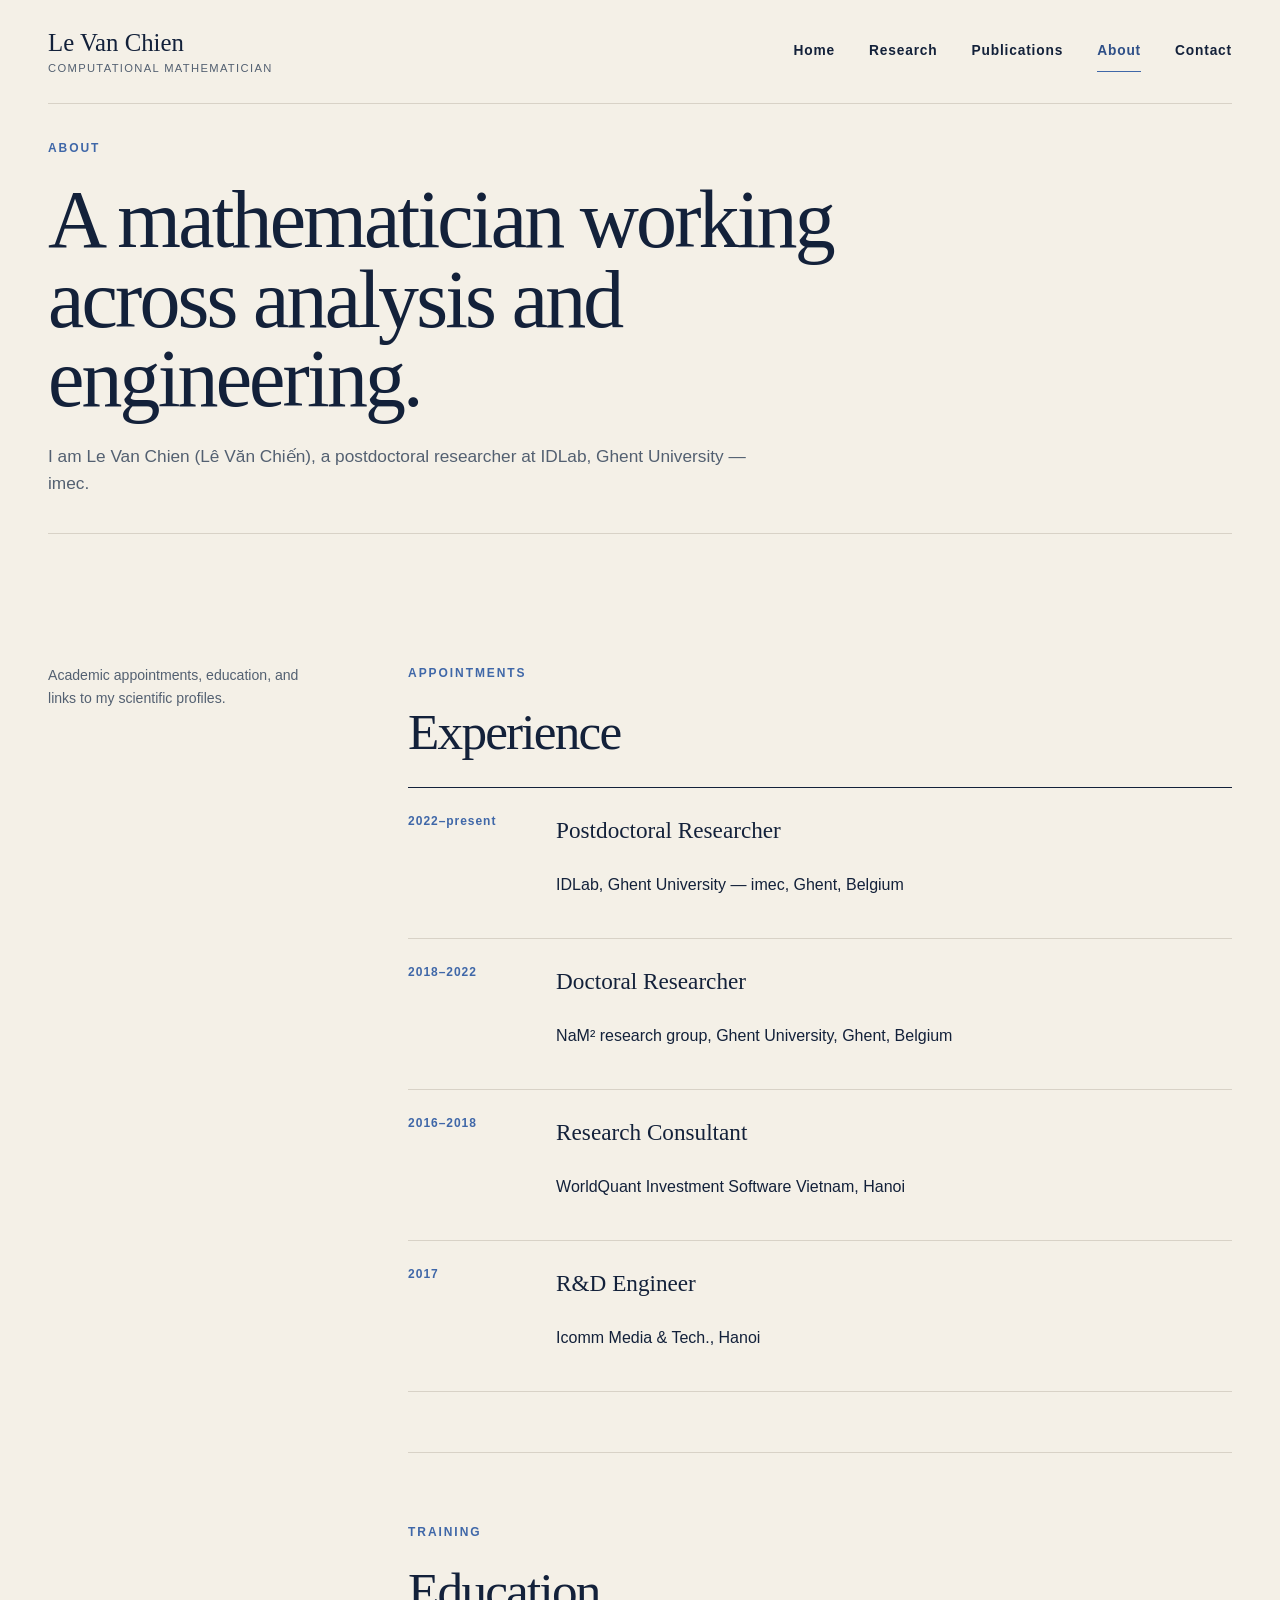
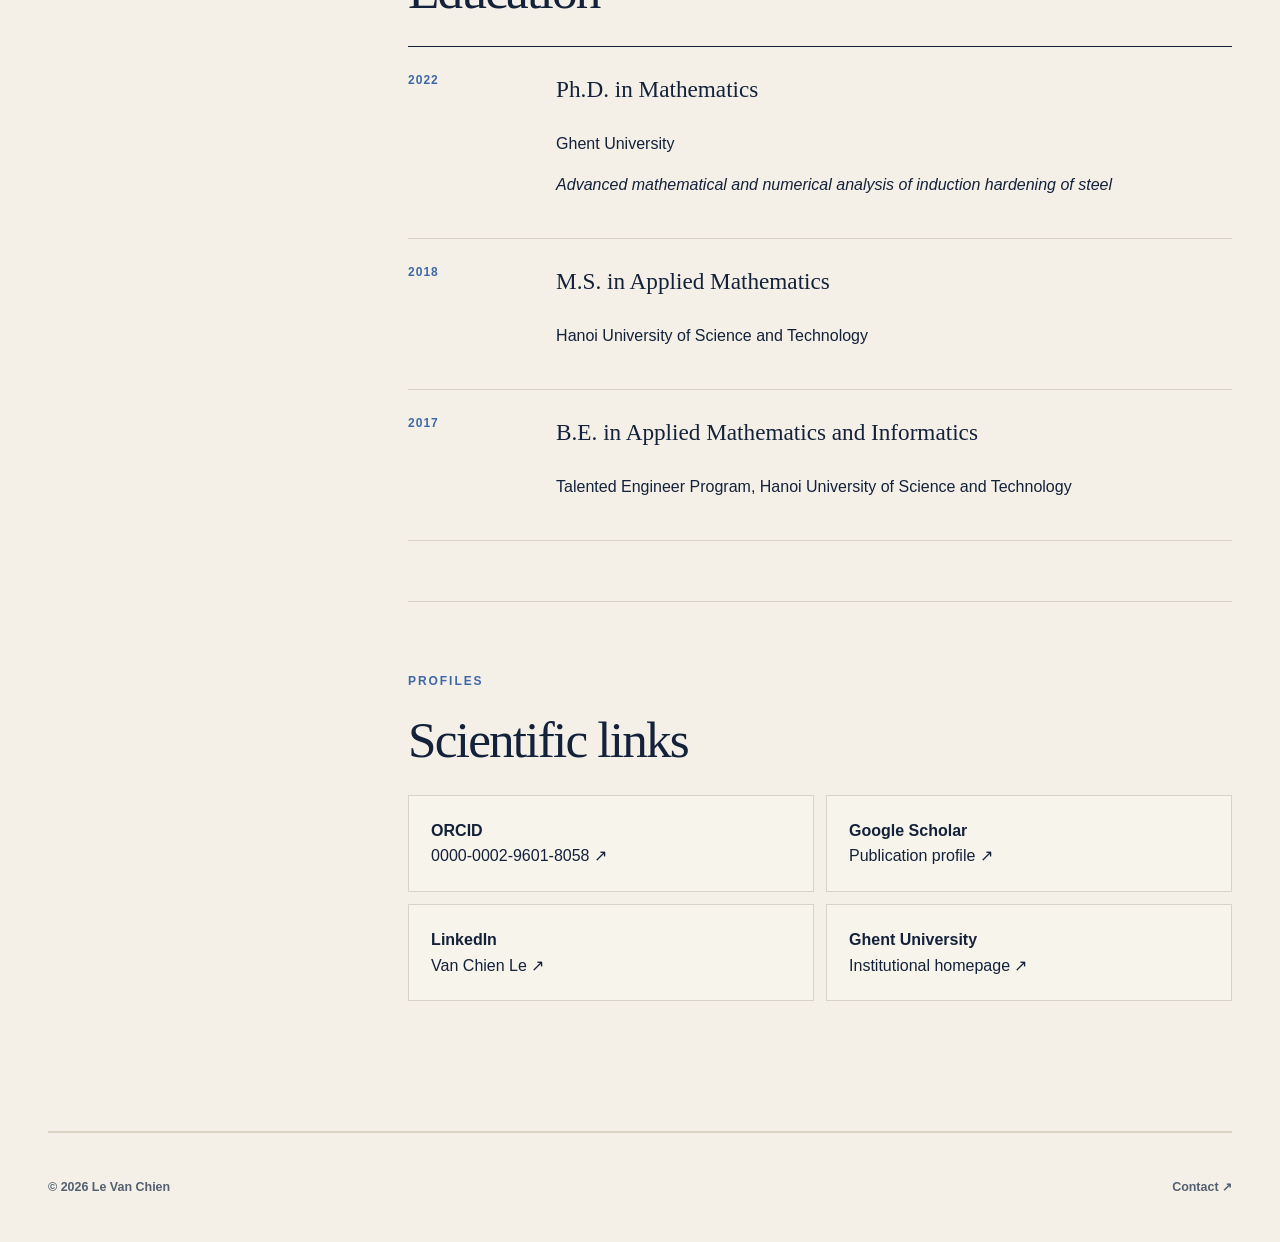
==== about.html @ 9e7b4876 "Add files via upload" ====
<!doctype html>
<html lang="en">
  <head>
    <meta charset="UTF-8" />
    <meta name="viewport" content="width=device-width, initial-scale=1.0" />
    <meta name="description" content="Biography, experience, education, and scientific profiles of Le Van Chien." />
    <title>About | Le Van Chien</title>
    <link rel="icon" href="assets/favicon.svg" type="image/svg+xml" />
    <link rel="stylesheet" href="styles.css" />
  </head>
  <body>
    <main>
      <header class="site-header">
        <a class="brand" href="index.html"><span>Le Van Chien</span><small>Computational mathematician</small></a>
        <nav aria-label="Main navigation">
          <a href="index.html">Home</a><a href="research.html">Research</a><a href="publications.html">Publications</a><a class="active" href="about.html" aria-current="page">About</a><a href="contact.html">Contact</a>
        </nav>
      </header>
      <section class="page-hero">
        <p class="eyebrow">About</p>
        <h1>A mathematician working across analysis and engineering.</h1>
        <p>I am Le Van Chien (Lê Văn Chiến), a postdoctoral researcher at IDLab, Ghent University — imec.</p>
      </section>
      <section class="section page-grid">
        <aside class="page-aside"><p>Academic appointments, education, and links to my scientific profiles.</p></aside>
        <div class="content-stack">
          <section>
            <p class="eyebrow">Appointments</p><h2>Experience</h2>
            <ul class="clean-list">
              <li><time>2022–present</time><div><h3>Postdoctoral Researcher</h3><p>IDLab, Ghent University — imec, Ghent, Belgium</p></div></li>
              <li><time>2018–2022</time><div><h3>Doctoral Researcher</h3><p>NaM² research group, Ghent University, Ghent, Belgium</p></div></li>
              <li><time>2016–2018</time><div><h3>Research Consultant</h3><p>WorldQuant Investment Software Vietnam, Hanoi</p></div></li>
              <li><time>2017</time><div><h3>R&amp;D Engineer</h3><p>Icomm Media &amp; Tech., Hanoi</p></div></li>
            </ul>
          </section>
          <section>
            <p class="eyebrow">Training</p><h2>Education</h2>
            <ul class="clean-list">
              <li><time>2022</time><div><h3>Ph.D. in Mathematics</h3><p>Ghent University</p><p><em>Advanced mathematical and numerical analysis of induction hardening of steel</em></p></div></li>
              <li><time>2018</time><div><h3>M.S. in Applied Mathematics</h3><p>Hanoi University of Science and Technology</p></div></li>
              <li><time>2017</time><div><h3>B.E. in Applied Mathematics and Informatics</h3><p>Talented Engineer Program, Hanoi University of Science and Technology</p></div></li>
            </ul>
          </section>
          <section>
            <p class="eyebrow">Profiles</p><h2>Scientific links</h2>
            <div class="profile-links">
              <a href="https://orcid.org/0000-0002-9601-8058" target="_blank" rel="noreferrer"><strong>ORCID</strong><br />0000-0002-9601-8058 ↗</a>
              <a href="https://scholar.google.com/citations?hl=en&amp;user=qeHYtFQAAAAJ" target="_blank" rel="noreferrer"><strong>Google Scholar</strong><br />Publication profile ↗</a>
              <a href="https://www.linkedin.com/in/vanchienle/" target="_blank" rel="noreferrer"><strong>LinkedIn</strong><br />Van Chien Le ↗</a>
              <a href="https://users.ugent.be/~vancle/" target="_blank" rel="noreferrer"><strong>Ghent University</strong><br />Institutional homepage ↗</a>
            </div>
          </section>
        </div>
      </section>
      <footer><span>© 2026 Le Van Chien</span><a href="contact.html">Contact ↗</a></footer>
    </main>
  </body>
</html>
---- styles.css ----
:root {
  --ivory: #f4f0e7;
  --paper: #faf8f2;
  --ink: #13213a;
  --ink-soft: #536071;
  --cobalt: #3f67a8;
  --cobalt-dark: #2e4f87;
  --rule: #d8d2c7;
  --serif: Georgia, "Times New Roman", serif;
  --sans: Arial, Helvetica, sans-serif;
}

* {
  box-sizing: border-box;
}

[hidden] {
  display: none !important;
}

html {
  scroll-behavior: smooth;
}

body {
  margin: 0;
  background: var(--ivory);
  color: var(--ink);
  font-family: var(--sans);
  font-size: 16px;
  line-height: 1.6;
}

a {
  color: inherit;
  text-decoration: none;
}

button,
a {
  -webkit-tap-highlight-color: transparent;
}

button:focus-visible,
a:focus-visible {
  outline: 3px solid rgba(63, 103, 168, 0.35);
  outline-offset: 4px;
}

main {
  overflow: hidden;
}

.site-header,
.hero,
.highlights,
.section,
.contact-section,
footer {
  width: min(100% - 96px, 1280px);
  margin-inline: auto;
}

.site-header {
  min-height: 104px;
  display: flex;
  align-items: center;
  justify-content: space-between;
  border-bottom: 1px solid var(--rule);
}

.brand {
  display: flex;
  flex-direction: column;
  line-height: 1.2;
}

.brand span {
  font-family: var(--serif);
  font-size: 1.55rem;
}

.brand small {
  margin-top: 4px;
  color: var(--ink-soft);
  font-size: 0.7rem;
  letter-spacing: 0.12em;
  text-transform: uppercase;
}

nav {
  display: flex;
  gap: 34px;
}

nav a {
  position: relative;
  font-size: 0.86rem;
  font-weight: 700;
  letter-spacing: 0.06em;
}

nav a::after {
  content: "";
  position: absolute;
  right: 0;
  bottom: -9px;
  left: 0;
  height: 1px;
  background: var(--cobalt);
  transform: scaleX(0);
  transition: transform 220ms ease;
}

nav a:hover::after {
  transform: scaleX(1);
}

nav a.active {
  color: var(--cobalt-dark);
}

nav a.active::after {
  transform: scaleX(1);
}

.page-hero {
  width: min(100% - 96px, 1280px);
  min-height: 430px;
  margin-inline: auto;
  display: flex;
  flex-direction: column;
  justify-content: center;
  border-bottom: 1px solid var(--rule);
  position: relative;
}

.page-hero h1 {
  max-width: 930px;
  margin-bottom: 24px;
}

.page-hero > p:last-child {
  max-width: 700px;
  margin-bottom: 0;
  color: var(--ink-soft);
  font-size: 1.08rem;
}

.page-grid {
  display: grid;
  grid-template-columns: minmax(210px, 0.34fr) minmax(0, 1fr);
  gap: 80px;
}

.page-aside {
  color: var(--ink-soft);
  font-size: 0.88rem;
}

.page-aside p {
  position: sticky;
  top: 32px;
}

.content-stack {
  display: grid;
  gap: 70px;
}

.content-stack > section {
  padding-bottom: 60px;
  border-bottom: 1px solid var(--rule);
}

.content-stack > section:last-child {
  padding-bottom: 0;
  border-bottom: 0;
}

.content-stack h2 {
  margin-bottom: 28px;
  font-size: clamp(2.3rem, 4vw, 3.8rem);
  line-height: 1.05;
}

.content-stack h3 {
  font-family: var(--serif);
  font-size: 1.45rem;
  font-weight: 400;
}

.clean-list {
  margin: 0;
  padding: 0;
  list-style: none;
  border-top: 1px solid var(--ink);
}

.clean-list li {
  display: grid;
  grid-template-columns: 120px 1fr;
  gap: 28px;
  padding: 24px 0;
  border-bottom: 1px solid var(--rule);
}

.clean-list time {
  color: var(--cobalt);
  font-size: 0.75rem;
  font-weight: 800;
  letter-spacing: 0.08em;
}

.profile-links {
  display: grid;
  grid-template-columns: repeat(2, minmax(0, 1fr));
  gap: 12px;
}

.profile-links a,
.contact-card {
  padding: 22px;
  border: 1px solid var(--rule);
  background: rgba(250, 248, 242, 0.42);
}

.contact-grid {
  display: grid;
  grid-template-columns: repeat(2, minmax(0, 1fr));
  gap: 20px;
}

.contact-card h3 {
  margin-bottom: 12px;
}

.contact-card p {
  margin-bottom: 6px;
  color: var(--ink-soft);
}

.publication-summary {
  color: var(--ink-soft);
  font-size: 0.9rem;
}

.hero {
  min-height: 670px;
  display: grid;
  grid-template-columns: minmax(0, 1.08fr) minmax(390px, 0.92fr);
  align-items: center;
  position: relative;
}

.hero-copy {
  position: relative;
  z-index: 2;
  padding: 72px 0 80px;
  animation: reveal 700ms ease both;
}

.eyebrow {
  margin: 0 0 22px;
  color: var(--cobalt);
  font-size: 0.75rem;
  font-weight: 800;
  letter-spacing: 0.16em;
  text-transform: uppercase;
}

h1,
h2,
h3,
p {
  margin-top: 0;
}

h1,
h2 {
  font-family: var(--serif);
  font-weight: 400;
  letter-spacing: -0.035em;
}

h1 {
  max-width: 800px;
  margin-bottom: 30px;
  font-size: clamp(4rem, 6.4vw, 6rem);
  line-height: 0.97;
}

.intro {
  max-width: 680px;
  margin-bottom: 34px;
  color: var(--ink-soft);
  font-size: 1.08rem;
  line-height: 1.75;
}

.hero-actions,
.contact-actions {
  display: flex;
  align-items: center;
  flex-wrap: wrap;
  gap: 16px;
}

.button {
  min-height: 50px;
  display: inline-flex;
  align-items: center;
  justify-content: center;
  gap: 24px;
  padding: 12px 20px;
  border: 1px solid var(--ink);
  font-size: 0.83rem;
  font-weight: 800;
  letter-spacing: 0.04em;
  transition:
    background 220ms ease,
    color 220ms ease,
    transform 220ms ease;
}

.button:hover {
  transform: translateY(-2px);
}

.button.primary {
  background: var(--ink);
  color: var(--paper);
}

.button.primary:hover {
  background: var(--cobalt-dark);
  border-color: var(--cobalt-dark);
}

.button.secondary:hover {
  background: rgba(63, 103, 168, 0.08);
}

.hero-art {
  width: 820px;
  height: 680px;
  margin-left: -150px;
  display: grid;
  place-items: center;
  pointer-events: none;
}

.editorial-background {
  width: 100%;
  height: 100%;
  display: block;
  object-fit: contain;
  mix-blend-mode: multiply;
}

.field-lines {
  width: 100%;
  height: 100%;
  overflow: visible;
}

.field-lines .contours,
.field-lines .mesh {
  fill: none;
  stroke: var(--cobalt);
  stroke-width: 1;
  vector-effect: non-scaling-stroke;
}

.field-lines .contours {
  opacity: 0.36;
  stroke-width: 1.2;
}

.field-lines .mesh {
  opacity: 0.2;
}

.field-lines .nodes {
  fill: var(--cobalt);
  opacity: 0.48;
}

.field-lines text {
  fill: var(--cobalt);
  font-family: var(--serif);
  font-size: 14px;
  opacity: 0.52;
}

.highlights {
  min-height: 150px;
  display: grid;
  grid-template-columns: repeat(3, 1fr);
  border-top: 1px solid var(--rule);
  border-bottom: 1px solid var(--rule);
}

.highlights div {
  display: flex;
  flex-direction: column;
  justify-content: center;
  padding: 28px 48px;
  border-right: 1px solid var(--rule);
}

.highlights div:first-child {
  padding-left: 0;
}

.highlights div:last-child {
  border-right: 0;
}

.highlights strong {
  font-family: var(--serif);
  font-size: 2.5rem;
  font-weight: 400;
  line-height: 1.1;
}

.highlights span {
  margin-top: 8px;
  color: var(--ink-soft);
  font-size: 0.75rem;
  font-weight: 800;
  letter-spacing: 0.09em;
  text-transform: uppercase;
}

.section {
  padding-block: 130px;
  border-bottom: 1px solid var(--rule);
}

.section-heading {
  max-width: 780px;
  margin-bottom: 70px;
}

.section-heading.compact {
  max-width: 720px;
}

.section-heading h2,
.contact-section h2 {
  margin-bottom: 24px;
  font-size: clamp(3rem, 5vw, 5rem);
  line-height: 1.04;
}

.section-heading > p:last-child {
  max-width: 650px;
  color: var(--ink-soft);
  font-size: 1.05rem;
}

.research-grid {
  display: grid;
  grid-template-columns: repeat(3, 1fr);
  border-top: 1px solid var(--rule);
}

.research-grid article {
  min-height: 320px;
  padding: 34px 36px 34px 0;
  border-right: 1px solid var(--rule);
}

.research-grid article + article {
  padding-left: 36px;
}

.research-grid article:last-child {
  padding-right: 0;
  border-right: 0;
}

.research-grid article > span {
  color: var(--cobalt);
  font-family: var(--serif);
  font-style: italic;
}

.research-grid h3,
.timeline-list h3,
.publication-list h3,
.experience-columns article h3 {
  font-family: var(--serif);
  font-size: 1.6rem;
  font-weight: 400;
  line-height: 1.25;
}

.research-grid h3 {
  margin: 52px 0 18px;
}

.research-grid p,
.timeline-list p,
.publication-list p,
.experience-columns p {
  color: var(--ink-soft);
}

.awards-section {
  display: grid;
  grid-template-columns: minmax(300px, 0.8fr) minmax(460px, 1.2fr);
  gap: 80px;
}

.timeline-list {
  border-top: 1px solid var(--rule);
}

.timeline-list article {
  display: grid;
  grid-template-columns: 80px 1fr;
  gap: 24px;
  padding: 26px 0;
  border-bottom: 1px solid var(--rule);
}

.timeline-list time,
.experience-columns time {
  color: var(--cobalt);
  font-size: 0.76rem;
  font-weight: 800;
  letter-spacing: 0.08em;
  text-transform: uppercase;
}

.timeline-list h3 {
  margin-bottom: 8px;
}

.timeline-list p {
  margin-bottom: 0;
}

.publication-heading {
  max-width: none;
  display: flex;
  align-items: end;
  justify-content: space-between;
  gap: 40px;
}

.text-link {
  padding-bottom: 4px;
  border-bottom: 1px solid var(--cobalt);
  color: var(--cobalt-dark);
  font-size: 0.85rem;
  font-weight: 800;
}

.publication-filters {
  display: flex;
  gap: 8px;
  margin-bottom: 30px;
}

.publication-filters button {
  padding: 9px 16px;
  border: 1px solid var(--rule);
  background: transparent;
  color: var(--ink-soft);
  cursor: pointer;
  font: 700 0.75rem var(--sans);
  letter-spacing: 0.05em;
}

.publication-filters button:hover,
.publication-filters button.active {
  border-color: var(--ink);
  background: var(--ink);
  color: var(--paper);
}

.publication-list {
  border-top: 1px solid var(--ink);
}

.publication-list article {
  display: grid;
  grid-template-columns: 160px 1fr;
  gap: 32px;
  padding: 28px 0;
  border-bottom: 1px solid var(--rule);
}

.publication-meta {
  display: flex;
  gap: 14px;
  color: var(--cobalt);
  font-size: 0.72rem;
  font-weight: 800;
  letter-spacing: 0.07em;
  text-transform: uppercase;
}

.publication-list h3 {
  margin-bottom: 9px;
  font-size: 1.35rem;
}

.publication-list p {
  margin-bottom: 4px;
  font-size: 0.9rem;
}

.publication-list .venue {
  color: var(--ink);
  font-style: italic;
}

.experience-columns {
  display: grid;
  grid-template-columns: 1fr 1fr;
  gap: 100px;
}

.column-label {
  margin: 0 0 26px;
  padding-bottom: 12px;
  border-bottom: 1px solid var(--ink);
  color: var(--cobalt);
  font-size: 0.75rem;
  letter-spacing: 0.1em;
  text-transform: uppercase;
}

.experience-columns article {
  padding: 0 0 28px 110px;
  position: relative;
}

.experience-columns time {
  position: absolute;
  left: 0;
  top: 5px;
}

.experience-columns article h3 {
  margin-bottom: 5px;
}

.experience-columns article p {
  margin-bottom: 5px;
}

.experience-columns .detail {
  font-family: var(--serif);
  font-style: italic;
}

.contact-section {
  min-height: 610px;
  display: flex;
  flex-direction: column;
  justify-content: center;
}

.contact-section h2 {
  max-width: 930px;
}

.contact-section > p:not(.eyebrow) {
  max-width: 650px;
  margin-bottom: 34px;
  color: var(--ink-soft);
  font-size: 1.05rem;
}

.contact-actions {
  gap: 26px;
}

footer {
  min-height: 110px;
  display: flex;
  align-items: center;
  justify-content: space-between;
  border-top: 1px solid var(--rule);
  color: var(--ink-soft);
  font-size: 0.78rem;
  font-weight: 700;
}

@keyframes reveal {
  from {
    opacity: 0;
    transform: translateY(14px);
  }
  to {
    opacity: 1;
    transform: translateY(0);
  }
}

@media (max-width: 980px) {
  .site-header,
  .hero,
  .highlights,
  .section,
  .contact-section,
  footer {
    width: min(100% - 48px, 1280px);
  }

  .page-hero {
    width: min(100% - 48px, 1280px);
  }

  .hero {
    min-height: 710px;
    grid-template-columns: 1fr;
  }

  .hero-copy {
    max-width: 760px;
  }

  .hero-art {
    position: absolute;
    right: -250px;
    bottom: -70px;
    z-index: 0;
    opacity: 0.48;
  }

  .research-grid,
  .awards-section,
  .experience-columns,
  .page-grid {
    grid-template-columns: 1fr;
  }

  .research-grid article,
  .research-grid article + article {
    min-height: auto;
    padding: 34px 0;
    border-right: 0;
    border-bottom: 1px solid var(--rule);
  }

  .research-grid h3 {
    margin-top: 24px;
  }

  .awards-section,
  .experience-columns,
  .page-grid {
    gap: 50px;
  }

  .page-aside p {
    position: static;
    max-width: 650px;
  }
}

@media (max-width: 720px) {
  .site-header {
    min-height: 86px;
  }

  .brand span {
    font-size: 1.3rem;
  }

  .brand small,
  nav a:not(:last-child) {
    display: none;
  }

  nav {
    gap: 16px;
    overflow-x: auto;
  }

  nav a {
    white-space: nowrap;
  }

  nav a:not(:last-child) {
    display: block;
  }

  .site-header {
    align-items: flex-start;
    flex-direction: column;
    gap: 20px;
    padding: 22px 0;
  }

  h1 {
    font-size: clamp(3.25rem, 15vw, 4.7rem);
  }

  .hero {
    min-height: 720px;
  }

  .highlights {
    grid-template-columns: 1fr;
  }

  .highlights div,
  .highlights div:first-child {
    min-height: 118px;
    padding: 24px 0;
    border-right: 0;
    border-bottom: 1px solid var(--rule);
  }

  .highlights div:last-child {
    border-bottom: 0;
  }

  .section {
    padding-block: 90px;
  }

  .section-heading h2,
  .contact-section h2 {
    font-size: clamp(2.8rem, 13vw, 4.2rem);
  }

  .publication-heading {
    align-items: start;
    flex-direction: column;
  }

  .publication-filters {
    max-width: 100%;
    overflow-x: auto;
    padding-bottom: 8px;
  }

  .publication-filters button {
    white-space: nowrap;
  }

  .publication-list article {
    grid-template-columns: 1fr;
    gap: 12px;
  }

  .experience-columns article {
    padding-left: 0;
  }

  .experience-columns time {
    position: static;
    display: block;
    margin-bottom: 8px;
  }

  .contact-section {
    min-height: 570px;
  }

  footer {
    min-height: 100px;
  }

  .page-hero {
    min-height: 390px;
  }

  .clean-list li,
  .profile-links,
  .contact-grid {
    grid-template-columns: 1fr;
  }
}

@media (prefers-reduced-motion: reduce) {
  html {
    scroll-behavior: auto;
  }

  *,
  *::before,
  *::after {
    animation-duration: 0.01ms !important;
    animation-iteration-count: 1 !important;
    transition-duration: 0.01ms !important;
  }
}
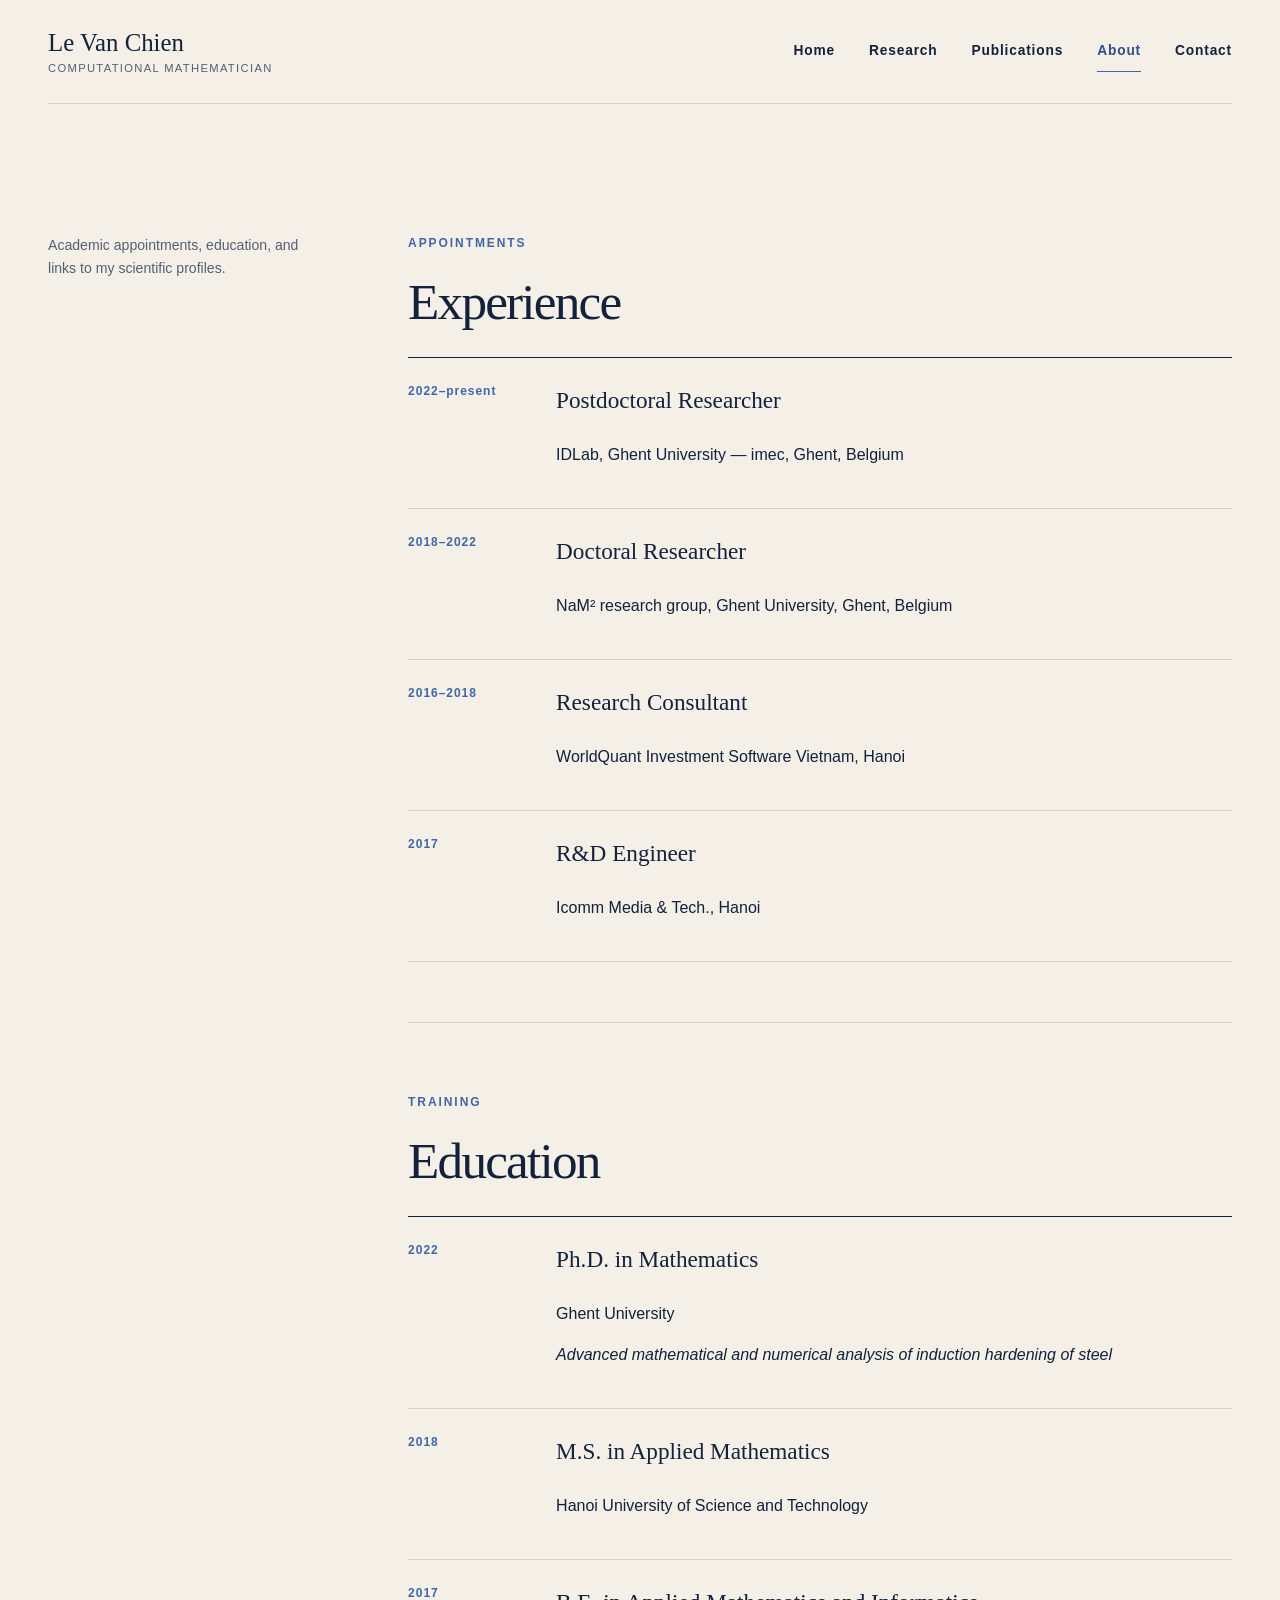
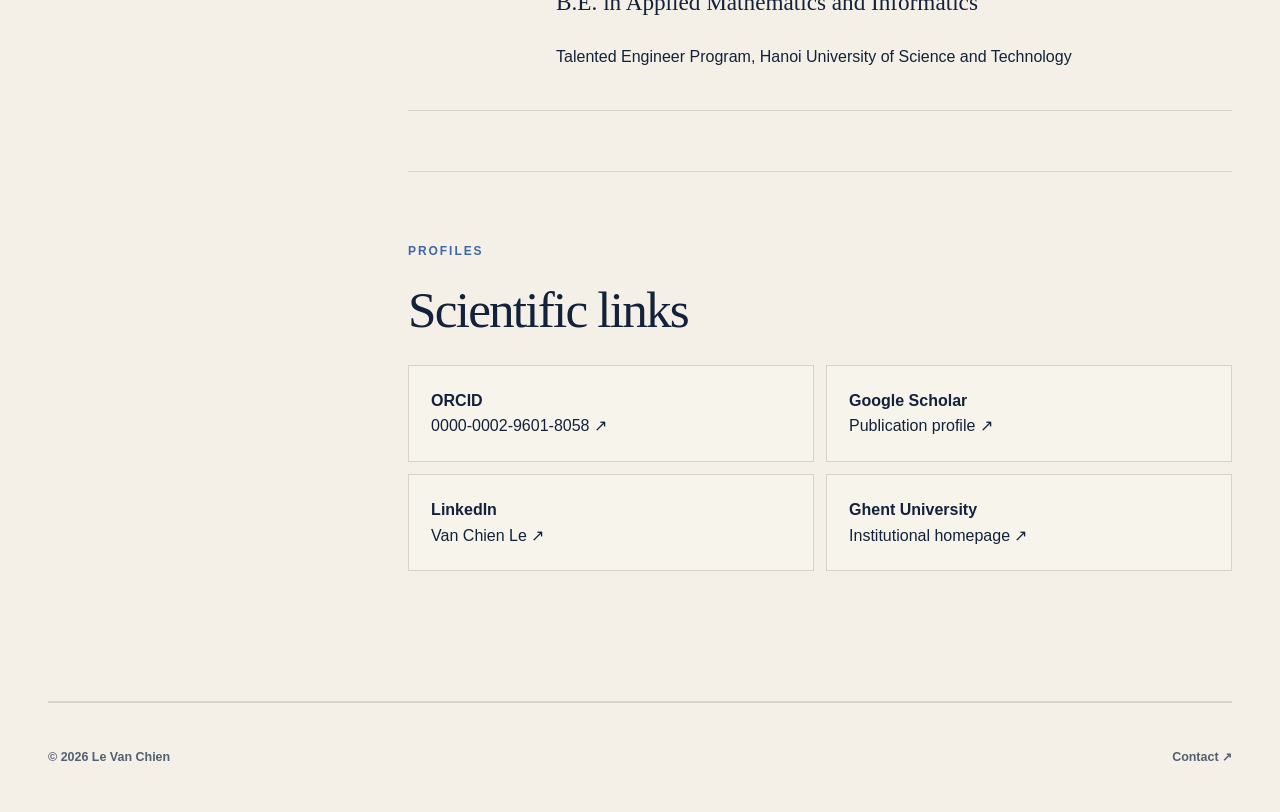
==== commit dbea367e: "Add files via upload" ====
--- a/about.html
+++ b/about.html
@@ -16,11 +16,6 @@
           <a href="index.html">Home</a><a href="research.html">Research</a><a href="publications.html">Publications</a><a class="active" href="about.html" aria-current="page">About</a><a href="contact.html">Contact</a>
         </nav>
       </header>
-      <section class="page-hero">
-        <p class="eyebrow">About</p>
-        <h1>A mathematician working across analysis and engineering.</h1>
-        <p>I am Le Van Chien (Lê Văn Chiến), a postdoctoral researcher at IDLab, Ghent University — imec.</p>
-      </section>
       <section class="section page-grid">
         <aside class="page-aside"><p>Academic appointments, education, and links to my scientific profiles.</p></aside>
         <div class="content-stack">
--- a/styles.css
+++ b/styles.css
@@ -122,29 +122,6 @@
 
 nav a.active::after {
   transform: scaleX(1);
-}
-
-.page-hero {
-  width: min(100% - 96px, 1280px);
-  min-height: 430px;
-  margin-inline: auto;
-  display: flex;
-  flex-direction: column;
-  justify-content: center;
-  border-bottom: 1px solid var(--rule);
-  position: relative;
-}
-
-.page-hero h1 {
-  max-width: 930px;
-  margin-bottom: 24px;
-}
-
-.page-hero > p:last-child {
-  max-width: 700px;
-  margin-bottom: 0;
-  color: var(--ink-soft);
-  font-size: 1.08rem;
 }
 
 .page-grid {
@@ -713,10 +690,6 @@
     width: min(100% - 48px, 1280px);
   }
 
-  .page-hero {
-    width: min(100% - 48px, 1280px);
-  }
-
   .hero {
     min-height: 710px;
     grid-template-columns: 1fr;
@@ -870,10 +843,6 @@
     min-height: 100px;
   }
 
-  .page-hero {
-    min-height: 390px;
-  }
-
   .clean-list li,
   .profile-links,
   .contact-grid {
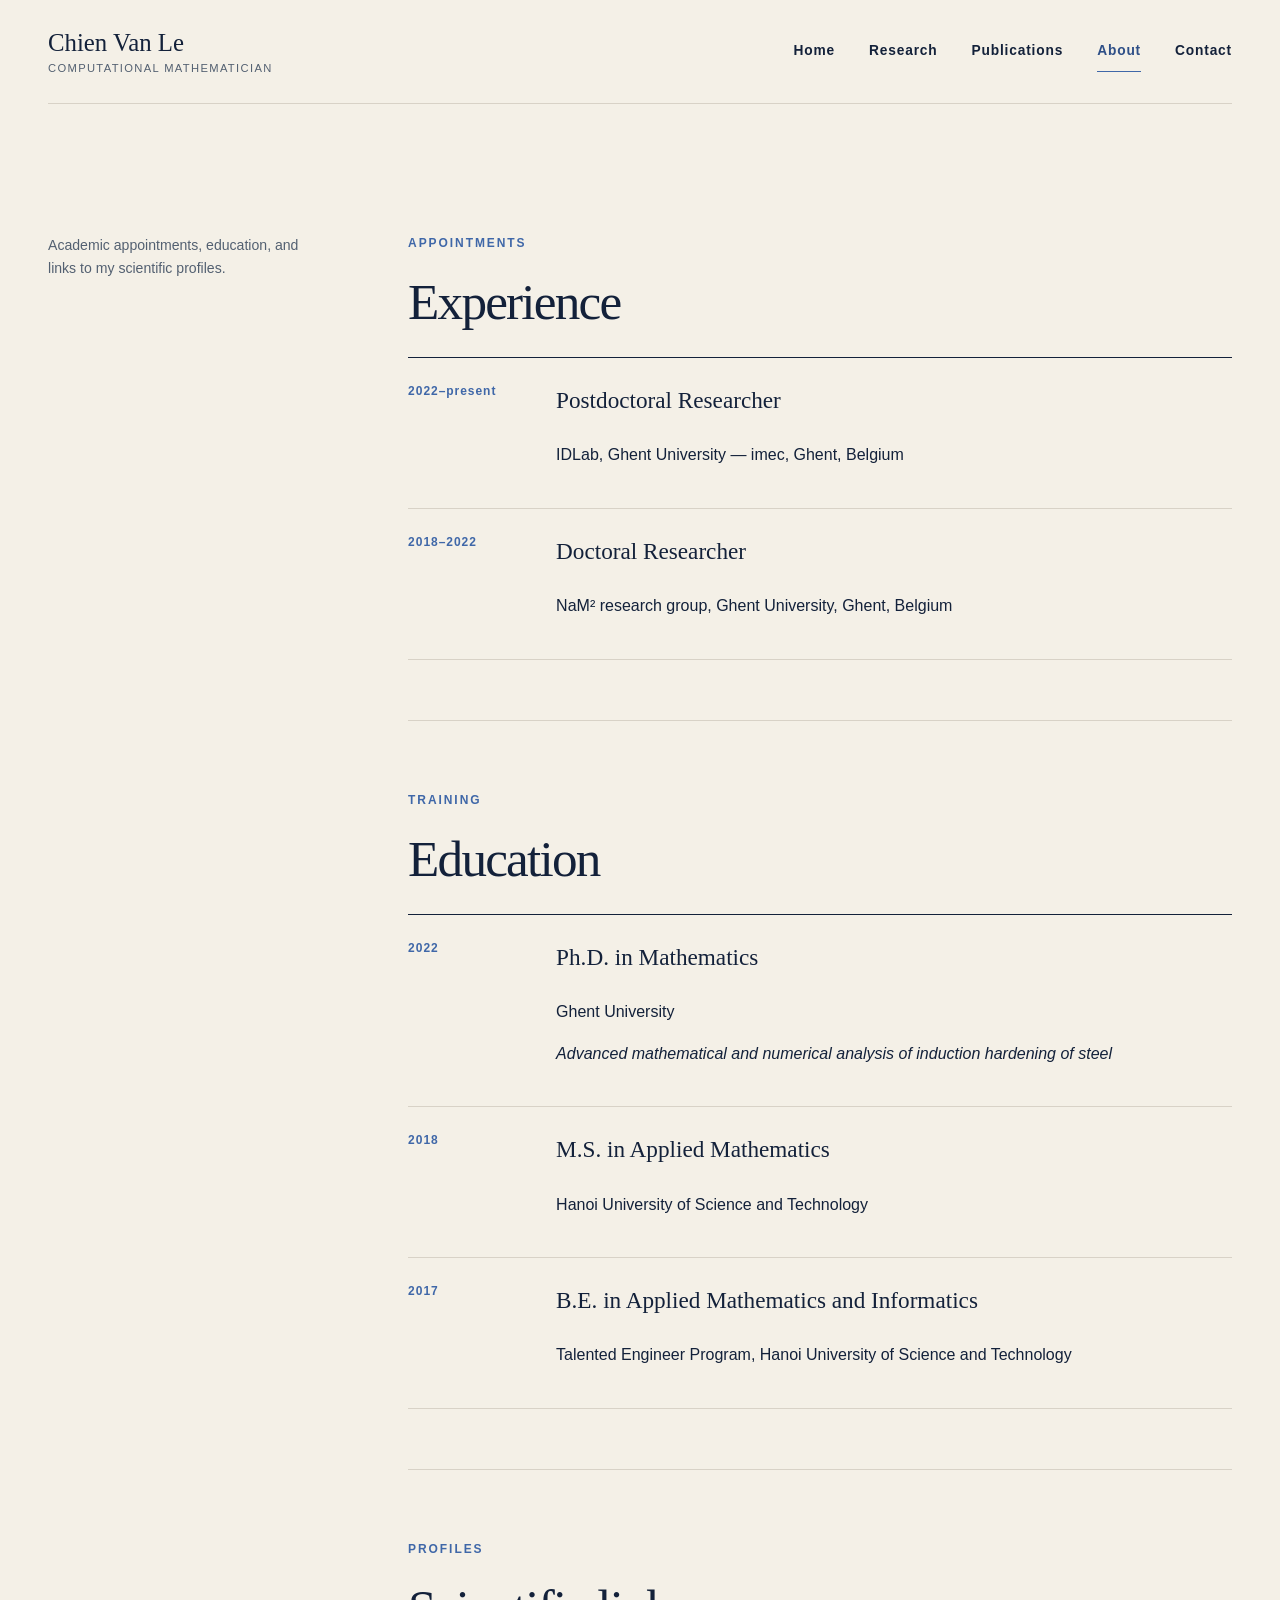
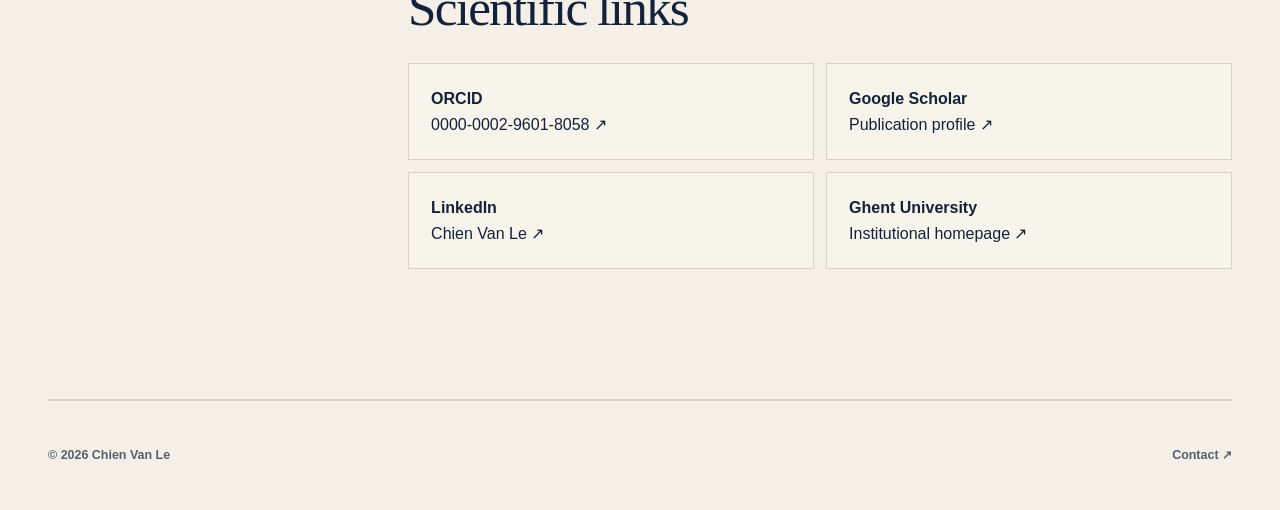
==== commit 46b13b30: "Update the website" ====
--- a/about.html
+++ b/about.html
@@ -3,15 +3,15 @@
   <head>
     <meta charset="UTF-8" />
     <meta name="viewport" content="width=device-width, initial-scale=1.0" />
-    <meta name="description" content="Biography, experience, education, and scientific profiles of Le Van Chien." />
-    <title>About | Le Van Chien</title>
+    <meta name="description" content="Biography, experience, education, and scientific profiles of Chien Van Le." />
+    <title>About | Chien Van Le</title>
     <link rel="icon" href="assets/favicon.svg" type="image/svg+xml" />
     <link rel="stylesheet" href="styles.css" />
   </head>
   <body>
     <main>
       <header class="site-header">
-        <a class="brand" href="index.html"><span>Le Van Chien</span><small>Computational mathematician</small></a>
+        <a class="brand" href="index.html"><span>Chien Van Le</span><small>Computational mathematician</small></a>
         <nav aria-label="Main navigation">
           <a href="index.html">Home</a><a href="research.html">Research</a><a href="publications.html">Publications</a><a class="active" href="about.html" aria-current="page">About</a><a href="contact.html">Contact</a>
         </nav>
@@ -24,8 +24,8 @@
             <ul class="clean-list">
               <li><time>2022–present</time><div><h3>Postdoctoral Researcher</h3><p>IDLab, Ghent University — imec, Ghent, Belgium</p></div></li>
               <li><time>2018–2022</time><div><h3>Doctoral Researcher</h3><p>NaM² research group, Ghent University, Ghent, Belgium</p></div></li>
-              <li><time>2016–2018</time><div><h3>Research Consultant</h3><p>WorldQuant Investment Software Vietnam, Hanoi</p></div></li>
-              <li><time>2017</time><div><h3>R&amp;D Engineer</h3><p>Icomm Media &amp; Tech., Hanoi</p></div></li>
+              <!-- <li><time>2016–2018</time><div><h3>Research Consultant</h3><p>WorldQuant Investment Software Vietnam, Hanoi</p></div></li> -->
+              <!-- <li><time>2017</time><div><h3>R&amp;D Engineer</h3><p>Icomm Media &amp; Tech., Hanoi</p></div></li> -->
             </ul>
           </section>
           <section>
@@ -41,13 +41,13 @@
             <div class="profile-links">
               <a href="https://orcid.org/0000-0002-9601-8058" target="_blank" rel="noreferrer"><strong>ORCID</strong><br />0000-0002-9601-8058 ↗</a>
               <a href="https://scholar.google.com/citations?hl=en&amp;user=qeHYtFQAAAAJ" target="_blank" rel="noreferrer"><strong>Google Scholar</strong><br />Publication profile ↗</a>
-              <a href="https://www.linkedin.com/in/vanchienle/" target="_blank" rel="noreferrer"><strong>LinkedIn</strong><br />Van Chien Le ↗</a>
-              <a href="https://users.ugent.be/~vancle/" target="_blank" rel="noreferrer"><strong>Ghent University</strong><br />Institutional homepage ↗</a>
+              <a href="https://www.linkedin.com/in/vanchienle/" target="_blank" rel="noreferrer"><strong>LinkedIn</strong><br />Chien Van Le ↗</a>
+              <a href="https://ugent.be" target="_blank" rel="noreferrer"><strong>Ghent University</strong><br />Institutional homepage ↗</a>
             </div>
           </section>
         </div>
       </section>
-      <footer><span>© 2026 Le Van Chien</span><a href="contact.html">Contact ↗</a></footer>
+      <footer><span>© 2026 Chien Van Le</span><a href="contact.html">Contact ↗</a></footer>
     </main>
   </body>
 </html>
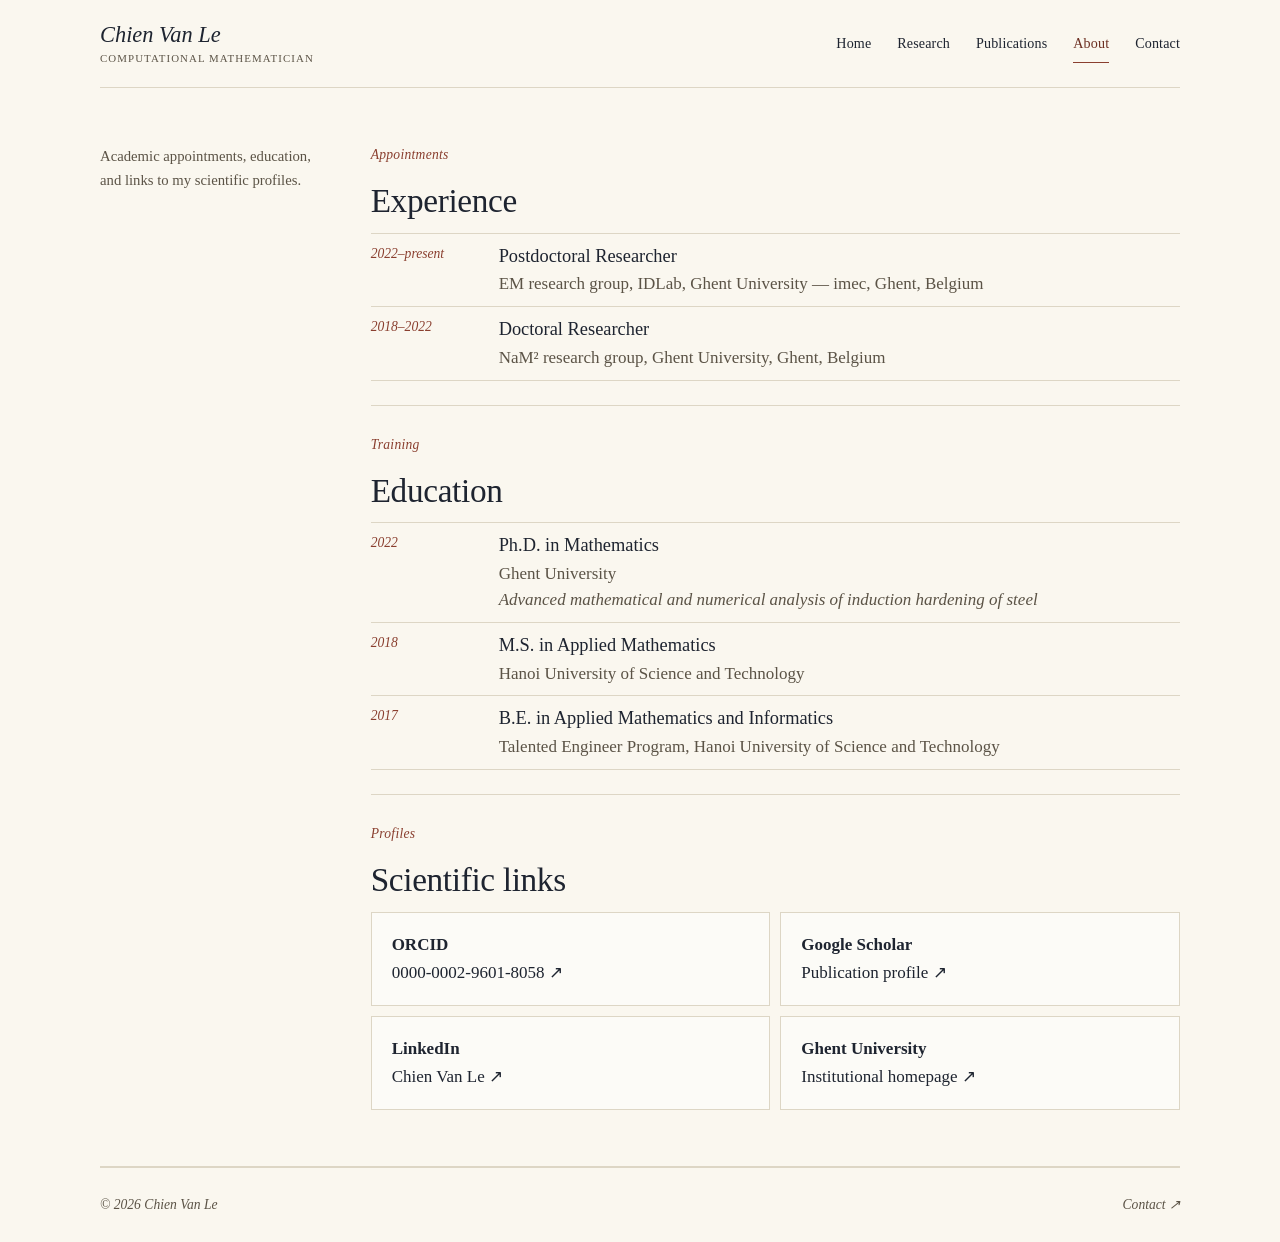
==== commit 78e6b3e7: "improve" ====
--- a/about.html
+++ b/about.html
@@ -22,7 +22,7 @@
           <section>
             <p class="eyebrow">Appointments</p><h2>Experience</h2>
             <ul class="clean-list">
-              <li><time>2022–present</time><div><h3>Postdoctoral Researcher</h3><p>IDLab, Ghent University — imec, Ghent, Belgium</p></div></li>
+              <li><time>2022–present</time><div><h3>Postdoctoral Researcher</h3><p>EM research group, IDLab, Ghent University — imec, Ghent, Belgium</p></div></li>
               <li><time>2018–2022</time><div><h3>Doctoral Researcher</h3><p>NaM² research group, Ghent University, Ghent, Belgium</p></div></li>
               <!-- <li><time>2016–2018</time><div><h3>Research Consultant</h3><p>WorldQuant Investment Software Vietnam, Hanoi</p></div></li> -->
               <!-- <li><time>2017</time><div><h3>R&amp;D Engineer</h3><p>Icomm Media &amp; Tech., Hanoi</p></div></li> -->
--- a/styles.css
+++ b/styles.css
@@ -1,13 +1,11 @@
 :root {
-  --ivory: #f4f0e7;
-  --paper: #faf8f2;
-  --ink: #13213a;
-  --ink-soft: #536071;
-  --cobalt: #3f67a8;
-  --cobalt-dark: #2e4f87;
-  --rule: #d8d2c7;
-  --serif: Georgia, "Times New Roman", serif;
-  --sans: Arial, Helvetica, sans-serif;
+  --ivory: #faf7ef;
+  --ink: #1e2430;
+  --ink-soft: #5b5346;
+  --accent: #8a3f2f;
+  --accent-dark: #6c2f22;
+  --rule: #ddd6c5;
+  --serif: Georgia, "Times New Roman", Times, serif;
 }
 
 * {
@@ -26,9 +24,9 @@
   margin: 0;
   background: var(--ivory);
   color: var(--ink);
-  font-family: var(--sans);
-  font-size: 16px;
-  line-height: 1.6;
+  font-family: var(--serif);
+  font-size: 17px;
+  line-height: 1.65;
 }
 
 a {
@@ -43,8 +41,8 @@
 
 button:focus-visible,
 a:focus-visible {
-  outline: 3px solid rgba(63, 103, 168, 0.35);
-  outline-offset: 4px;
+  outline: 2px solid rgba(138, 63, 47, 0.4);
+  outline-offset: 3px;
 }
 
 main {
@@ -57,15 +55,15 @@
 .section,
 .contact-section,
 footer {
-  width: min(100% - 96px, 1280px);
+  width: min(100% - 64px, 1080px);
   margin-inline: auto;
 }
 
 .site-header {
-  min-height: 104px;
   display: flex;
   align-items: center;
   justify-content: space-between;
+  padding: 22px 0;
   border-bottom: 1px solid var(--rule);
 }
 
@@ -77,39 +75,39 @@
 
 .brand span {
   font-family: var(--serif);
-  font-size: 1.55rem;
+  font-style: italic;
+  font-size: 1.4rem;
 }
 
 .brand small {
-  margin-top: 4px;
-  color: var(--ink-soft);
-  font-size: 0.7rem;
-  letter-spacing: 0.12em;
+  margin-top: 3px;
+  color: var(--ink-soft);
+  font-size: 0.68rem;
+  letter-spacing: 0.1em;
   text-transform: uppercase;
 }
 
 nav {
   display: flex;
-  gap: 34px;
+  gap: 26px;
 }
 
 nav a {
   position: relative;
-  font-size: 0.86rem;
-  font-weight: 700;
-  letter-spacing: 0.06em;
+  font-size: 0.88rem;
+  letter-spacing: 0.01em;
 }
 
 nav a::after {
   content: "";
   position: absolute;
   right: 0;
-  bottom: -9px;
+  bottom: -8px;
   left: 0;
   height: 1px;
-  background: var(--cobalt);
+  background: var(--accent);
   transform: scaleX(0);
-  transition: transform 220ms ease;
+  transition: transform 200ms ease;
 }
 
 nav a:hover::after {
@@ -117,7 +115,7 @@
 }
 
 nav a.active {
-  color: var(--cobalt-dark);
+  color: var(--accent-dark);
 }
 
 nav a.active::after {
@@ -126,27 +124,27 @@
 
 .page-grid {
   display: grid;
-  grid-template-columns: minmax(210px, 0.34fr) minmax(0, 1fr);
-  gap: 80px;
+  grid-template-columns: minmax(180px, 0.28fr) minmax(0, 1fr);
+  gap: 44px;
 }
 
 .page-aside {
   color: var(--ink-soft);
-  font-size: 0.88rem;
+  font-size: 0.92rem;
 }
 
 .page-aside p {
   position: sticky;
-  top: 32px;
+  top: 28px;
 }
 
 .content-stack {
   display: grid;
-  gap: 70px;
+  gap: 28px;
 }
 
 .content-stack > section {
-  padding-bottom: 60px;
+  padding-bottom: 24px;
   border-bottom: 1px solid var(--rule);
 }
 
@@ -156,14 +154,14 @@
 }
 
 .content-stack h2 {
-  margin-bottom: 28px;
-  font-size: clamp(2.3rem, 4vw, 3.8rem);
-  line-height: 1.05;
+  margin-bottom: 12px;
+  font-size: clamp(1.6rem, 2.6vw, 2.1rem);
+  line-height: 1.15;
 }
 
 .content-stack h3 {
   font-family: var(--serif);
-  font-size: 1.45rem;
+  font-size: 1.15rem;
   font-weight: 400;
 }
 
@@ -171,79 +169,89 @@
   margin: 0;
   padding: 0;
   list-style: none;
-  border-top: 1px solid var(--ink);
+  border-top: 1px solid var(--rule);
 }
 
 .clean-list li {
   display: grid;
-  grid-template-columns: 120px 1fr;
-  gap: 28px;
-  padding: 24px 0;
+  grid-template-columns: 108px 1fr;
+  gap: 20px;
+  padding: 10px 0;
   border-bottom: 1px solid var(--rule);
+  line-height: 1.4;
+}
+
+.clean-list h3 {
+  margin: 0 0 3px;
+}
+
+.clean-list p {
+  margin: 0;
+  color: var(--ink-soft);
+}
+
+.clean-list p + p {
+  margin-top: 2px;
 }
 
 .clean-list time {
-  color: var(--cobalt);
-  font-size: 0.75rem;
-  font-weight: 800;
-  letter-spacing: 0.08em;
+  color: var(--accent);
+  font-style: italic;
+  font-size: 0.85rem;
 }
 
 .profile-links {
   display: grid;
   grid-template-columns: repeat(2, minmax(0, 1fr));
-  gap: 12px;
+  gap: 10px;
 }
 
 .profile-links a,
 .contact-card {
-  padding: 22px;
+  padding: 18px 20px;
   border: 1px solid var(--rule);
-  background: rgba(250, 248, 242, 0.42);
+  background: rgba(255, 255, 255, 0.5);
 }
 
 .contact-grid {
   display: grid;
   grid-template-columns: repeat(2, minmax(0, 1fr));
-  gap: 20px;
+  gap: 16px;
 }
 
 .contact-card h3 {
-  margin-bottom: 12px;
+  margin-bottom: 10px;
 }
 
 .contact-card p {
-  margin-bottom: 6px;
+  margin-bottom: 5px;
   color: var(--ink-soft);
 }
 
 .publication-summary {
   color: var(--ink-soft);
   font-size: 0.9rem;
+  font-style: italic;
 }
 
 .hero {
-  min-height: 670px;
-  display: grid;
-  grid-template-columns: minmax(0, 1.08fr) minmax(390px, 0.92fr);
+  display: grid;
+  grid-template-columns: minmax(0, 1fr) auto;
   align-items: center;
-  position: relative;
+  gap: 48px;
 }
 
 .hero-copy {
-  position: relative;
-  z-index: 2;
-  padding: 72px 0 80px;
-  animation: reveal 700ms ease both;
+  padding: 40px 0;
+  animation: reveal 600ms ease both;
 }
 
 .eyebrow {
-  margin: 0 0 22px;
-  color: var(--cobalt);
-  font-size: 0.75rem;
-  font-weight: 800;
-  letter-spacing: 0.16em;
-  text-transform: uppercase;
+  margin: 0 0 16px;
+  color: var(--accent);
+  font-style: italic;
+  font-size: 0.85rem;
+  letter-spacing: 0.02em;
 }
 
 h1,
@@ -257,22 +265,22 @@
 h2 {
   font-family: var(--serif);
   font-weight: 400;
-  letter-spacing: -0.035em;
+  letter-spacing: -0.01em;
 }
 
 h1 {
-  max-width: 800px;
-  margin-bottom: 30px;
-  font-size: clamp(4rem, 6.4vw, 6rem);
-  line-height: 0.97;
+  max-width: 620px;
+  margin-bottom: 18px;
+  font-size: clamp(1.9rem, 3.2vw, 2.5rem);
+  line-height: 1.2;
 }
 
 .intro {
-  max-width: 680px;
-  margin-bottom: 34px;
-  color: var(--ink-soft);
-  font-size: 1.08rem;
-  line-height: 1.75;
+  max-width: 560px;
+  margin-bottom: 22px;
+  color: var(--ink-soft);
+  font-size: 1.05rem;
+  line-height: 1.65;
 }
 
 .hero-actions,
@@ -284,94 +292,54 @@
 }
 
 .button {
-  min-height: 50px;
   display: inline-flex;
   align-items: center;
   justify-content: center;
-  gap: 24px;
-  padding: 12px 20px;
+  gap: 10px;
+  padding: 10px 18px;
   border: 1px solid var(--ink);
-  font-size: 0.83rem;
-  font-weight: 800;
-  letter-spacing: 0.04em;
+  font-family: var(--serif);
+  font-style: italic;
+  font-size: 0.92rem;
   transition:
-    background 220ms ease,
-    color 220ms ease,
-    transform 220ms ease;
-}
-
-.button:hover {
-  transform: translateY(-2px);
+    background 200ms ease,
+    color 200ms ease,
+    border-color 200ms ease;
 }
 
 .button.primary {
   background: var(--ink);
-  color: var(--paper);
+  color: var(--ivory);
 }
 
 .button.primary:hover {
-  background: var(--cobalt-dark);
-  border-color: var(--cobalt-dark);
+  background: var(--accent-dark);
+  border-color: var(--accent-dark);
 }
 
 .button.secondary:hover {
-  background: rgba(63, 103, 168, 0.08);
-}
-
-.hero-art {
-  width: 820px;
-  height: 680px;
-  margin-left: -150px;
-  display: grid;
-  place-items: center;
-  pointer-events: none;
-}
-
-.editorial-background {
+  background: rgba(138, 63, 47, 0.08);
+}
+
+.hero-avatar {
+  width: 220px;
+  height: 220px;
+  border-radius: 50%;
+  border: 1px solid var(--rule);
+  background: #efe6d3;
+  overflow: hidden;
+  flex-shrink: 0;
+}
+
+.hero-avatar img {
   width: 100%;
   height: 100%;
   display: block;
-  object-fit: contain;
-  mix-blend-mode: multiply;
-}
-
-.field-lines {
-  width: 100%;
-  height: 100%;
-  overflow: visible;
-}
-
-.field-lines .contours,
-.field-lines .mesh {
-  fill: none;
-  stroke: var(--cobalt);
-  stroke-width: 1;
-  vector-effect: non-scaling-stroke;
-}
-
-.field-lines .contours {
-  opacity: 0.36;
-  stroke-width: 1.2;
-}
-
-.field-lines .mesh {
-  opacity: 0.2;
-}
-
-.field-lines .nodes {
-  fill: var(--cobalt);
-  opacity: 0.48;
-}
-
-.field-lines text {
-  fill: var(--cobalt);
-  font-family: var(--serif);
-  font-size: 14px;
-  opacity: 0.52;
+  object-fit: cover;
+  object-position: center;
 }
 
 .highlights {
-  min-height: 150px;
   display: grid;
   grid-template-columns: repeat(3, 1fr);
   border-top: 1px solid var(--rule);
@@ -382,7 +350,7 @@
   display: flex;
   flex-direction: column;
   justify-content: center;
-  padding: 28px 48px;
+  padding: 18px 32px;
   border-right: 1px solid var(--rule);
 }
 
@@ -396,128 +364,72 @@
 
 .highlights strong {
   font-family: var(--serif);
-  font-size: 2.5rem;
+  font-size: 1.8rem;
   font-weight: 400;
   line-height: 1.1;
 }
 
 .highlights span {
-  margin-top: 8px;
-  color: var(--ink-soft);
-  font-size: 0.75rem;
-  font-weight: 800;
-  letter-spacing: 0.09em;
-  text-transform: uppercase;
+  margin-top: 6px;
+  color: var(--ink-soft);
+  font-size: 0.78rem;
+  letter-spacing: 0.03em;
 }
 
 .section {
-  padding-block: 130px;
+  padding-block: 56px;
   border-bottom: 1px solid var(--rule);
 }
 
 .section-heading {
-  max-width: 780px;
-  margin-bottom: 70px;
-}
-
-.section-heading.compact {
-  max-width: 720px;
+  max-width: 640px;
+  margin-bottom: 30px;
 }
 
 .section-heading h2,
 .contact-section h2 {
-  margin-bottom: 24px;
-  font-size: clamp(3rem, 5vw, 5rem);
-  line-height: 1.04;
+  margin-bottom: 14px;
+  font-size: clamp(1.7rem, 2.8vw, 2.3rem);
+  line-height: 1.18;
 }
 
 .section-heading > p:last-child {
-  max-width: 650px;
-  color: var(--ink-soft);
-  font-size: 1.05rem;
+  max-width: 560px;
+  color: var(--ink-soft);
+  font-size: 1rem;
 }
 
 .research-grid {
-  display: grid;
-  grid-template-columns: repeat(3, 1fr);
   border-top: 1px solid var(--rule);
 }
 
 .research-grid article {
-  min-height: 320px;
-  padding: 34px 36px 34px 0;
-  border-right: 1px solid var(--rule);
-}
-
-.research-grid article + article {
-  padding-left: 36px;
-}
-
-.research-grid article:last-child {
-  padding-right: 0;
-  border-right: 0;
+  display: grid;
+  grid-template-columns: 40px minmax(0, 1fr);
+  column-gap: 18px;
+  padding: 14px 0;
+  border-bottom: 1px solid var(--rule);
+  line-height: 1.4;
 }
 
 .research-grid article > span {
-  color: var(--cobalt);
-  font-family: var(--serif);
-  font-style: italic;
-}
-
-.research-grid h3,
-.timeline-list h3,
-.publication-list h3,
-.experience-columns article h3 {
-  font-family: var(--serif);
-  font-size: 1.6rem;
-  font-weight: 400;
-  line-height: 1.25;
+  grid-column: 1;
+  grid-row: 1 / 3;
+  padding-top: 2px;
+  color: var(--accent);
+  font-style: italic;
+  font-size: 0.92rem;
 }
 
 .research-grid h3 {
-  margin: 52px 0 18px;
-}
-
-.research-grid p,
-.timeline-list p,
-.publication-list p,
-.experience-columns p {
-  color: var(--ink-soft);
-}
-
-.awards-section {
-  display: grid;
-  grid-template-columns: minmax(300px, 0.8fr) minmax(460px, 1.2fr);
-  gap: 80px;
-}
-
-.timeline-list {
-  border-top: 1px solid var(--rule);
-}
-
-.timeline-list article {
-  display: grid;
-  grid-template-columns: 80px 1fr;
-  gap: 24px;
-  padding: 26px 0;
-  border-bottom: 1px solid var(--rule);
-}
-
-.timeline-list time,
-.experience-columns time {
-  color: var(--cobalt);
-  font-size: 0.76rem;
-  font-weight: 800;
-  letter-spacing: 0.08em;
-  text-transform: uppercase;
-}
-
-.timeline-list h3 {
-  margin-bottom: 8px;
-}
-
-.timeline-list p {
-  margin-bottom: 0;
+  grid-column: 2;
+  margin: 0 0 6px;
+}
+
+.research-grid p {
+  grid-column: 2;
+  margin: 0;
+  color: var(--ink-soft);
 }
 
 .publication-heading {
@@ -525,38 +437,37 @@
   display: flex;
   align-items: end;
   justify-content: space-between;
-  gap: 40px;
+  gap: 32px;
 }
 
 .text-link {
-  padding-bottom: 4px;
-  border-bottom: 1px solid var(--cobalt);
-  color: var(--cobalt-dark);
-  font-size: 0.85rem;
-  font-weight: 800;
+  padding-bottom: 3px;
+  border-bottom: 1px solid var(--accent);
+  color: var(--accent-dark);
+  font-style: italic;
+  font-size: 0.9rem;
 }
 
 .publication-filters {
   display: flex;
   gap: 8px;
-  margin-bottom: 30px;
+  margin-bottom: 24px;
 }
 
 .publication-filters button {
-  padding: 9px 16px;
+  padding: 7px 15px;
   border: 1px solid var(--rule);
   background: transparent;
   color: var(--ink-soft);
   cursor: pointer;
-  font: 700 0.75rem var(--sans);
-  letter-spacing: 0.05em;
+  font: italic 0.85rem var(--serif);
 }
 
 .publication-filters button:hover,
 .publication-filters button.active {
   border-color: var(--ink);
   background: var(--ink);
-  color: var(--paper);
+  color: var(--ivory);
 }
 
 .publication-list {
@@ -565,30 +476,43 @@
 
 .publication-list article {
   display: grid;
-  grid-template-columns: 160px 1fr;
-  gap: 32px;
-  padding: 28px 0;
+  grid-template-columns: 130px 1fr;
+  gap: 24px;
+  padding: 10px 0;
   border-bottom: 1px solid var(--rule);
+  line-height: 1.3;
 }
 
 .publication-meta {
   display: flex;
-  gap: 14px;
-  color: var(--cobalt);
-  font-size: 0.72rem;
-  font-weight: 800;
-  letter-spacing: 0.07em;
-  text-transform: uppercase;
+  gap: 12px;
+  color: var(--accent);
+  font-style: italic;
+  font-size: 0.82rem;
 }
 
 .publication-list h3 {
-  margin-bottom: 9px;
-  font-size: 1.35rem;
+  margin-bottom: 3px;
+  font-size: 0.98rem;
+  font-weight: 700;
+}
+
+.publication-list h3 a {
+  text-underline-offset: 2px;
+}
+
+.publication-list h3 a:hover {
+  text-decoration: underline;
+  color: var(--accent-dark);
 }
 
 .publication-list p {
-  margin-bottom: 4px;
-  font-size: 0.9rem;
+  margin-bottom: 2px;
+  font-size: 0.92rem;
+}
+
+.publication-list p:last-child {
+  margin-bottom: 0;
 }
 
 .publication-list .venue {
@@ -596,83 +520,40 @@
   font-style: italic;
 }
 
-.experience-columns {
-  display: grid;
-  grid-template-columns: 1fr 1fr;
-  gap: 100px;
-}
-
-.column-label {
-  margin: 0 0 26px;
-  padding-bottom: 12px;
-  border-bottom: 1px solid var(--ink);
-  color: var(--cobalt);
-  font-size: 0.75rem;
-  letter-spacing: 0.1em;
-  text-transform: uppercase;
-}
-
-.experience-columns article {
-  padding: 0 0 28px 110px;
-  position: relative;
-}
-
-.experience-columns time {
-  position: absolute;
-  left: 0;
-  top: 5px;
-}
-
-.experience-columns article h3 {
-  margin-bottom: 5px;
-}
-
-.experience-columns article p {
-  margin-bottom: 5px;
-}
-
-.experience-columns .detail {
-  font-family: var(--serif);
-  font-style: italic;
-}
-
 .contact-section {
-  min-height: 610px;
-  display: flex;
-  flex-direction: column;
-  justify-content: center;
+  padding-block: 56px 72px;
 }
 
 .contact-section h2 {
-  max-width: 930px;
+  max-width: 760px;
 }
 
 .contact-section > p:not(.eyebrow) {
-  max-width: 650px;
-  margin-bottom: 34px;
-  color: var(--ink-soft);
-  font-size: 1.05rem;
+  max-width: 560px;
+  margin-bottom: 26px;
+  color: var(--ink-soft);
+  font-size: 1rem;
 }
 
 .contact-actions {
-  gap: 26px;
+  gap: 22px;
 }
 
 footer {
-  min-height: 110px;
   display: flex;
   align-items: center;
   justify-content: space-between;
+  padding: 26px 0;
   border-top: 1px solid var(--rule);
   color: var(--ink-soft);
-  font-size: 0.78rem;
-  font-weight: 700;
+  font-style: italic;
+  font-size: 0.85rem;
 }
 
 @keyframes reveal {
   from {
     opacity: 0;
-    transform: translateY(14px);
+    transform: translateY(10px);
   }
   to {
     opacity: 1;
@@ -680,104 +561,67 @@
   }
 }
 
-@media (max-width: 980px) {
-  .site-header,
-  .hero,
-  .highlights,
-  .section,
-  .contact-section,
-  footer {
-    width: min(100% - 48px, 1280px);
-  }
-
-  .hero {
-    min-height: 710px;
-    grid-template-columns: 1fr;
-  }
-
-  .hero-copy {
-    max-width: 760px;
-  }
-
-  .hero-art {
-    position: absolute;
-    right: -250px;
-    bottom: -70px;
-    z-index: 0;
-    opacity: 0.48;
-  }
-
-  .research-grid,
-  .awards-section,
-  .experience-columns,
+@media (max-width: 860px) {
   .page-grid {
     grid-template-columns: 1fr;
-  }
-
-  .research-grid article,
-  .research-grid article + article {
-    min-height: auto;
-    padding: 34px 0;
-    border-right: 0;
-    border-bottom: 1px solid var(--rule);
-  }
-
-  .research-grid h3 {
-    margin-top: 24px;
-  }
-
-  .awards-section,
-  .experience-columns,
-  .page-grid {
-    gap: 50px;
+    gap: 32px;
   }
 
   .page-aside p {
     position: static;
-    max-width: 650px;
-  }
-}
-
-@media (max-width: 720px) {
-  .site-header {
-    min-height: 86px;
-  }
-
-  .brand span {
-    font-size: 1.3rem;
-  }
-
-  .brand small,
-  nav a:not(:last-child) {
-    display: none;
-  }
-
-  nav {
-    gap: 16px;
-    overflow-x: auto;
-  }
-
-  nav a {
-    white-space: nowrap;
-  }
-
-  nav a:not(:last-child) {
-    display: block;
-  }
-
+    max-width: 640px;
+  }
+
+  .hero {
+    grid-template-columns: 1fr;
+    text-align: center;
+  }
+
+  .hero-copy {
+    padding: 32px 0 8px;
+  }
+
+  .intro,
+  h1 {
+    margin-inline: auto;
+  }
+
+  .hero-actions {
+    justify-content: center;
+  }
+
+  .hero-avatar {
+    order: -1;
+    margin-inline: auto;
+    width: 116px;
+    height: 116px;
+  }
+}
+
+@media (max-width: 640px) {
   .site-header {
     align-items: flex-start;
     flex-direction: column;
-    gap: 20px;
-    padding: 22px 0;
-  }
-
-  h1 {
-    font-size: clamp(3.25rem, 15vw, 4.7rem);
-  }
-
-  .hero {
-    min-height: 720px;
+    gap: 14px;
+    padding: 18px 0;
+  }
+
+  nav {
+    gap: 14px;
+    overflow-x: auto;
+    width: 100%;
+  }
+
+  nav a {
+    white-space: nowrap;
+  }
+
+  .section {
+    padding-block: 40px;
+  }
+
+  .contact-section {
+    padding-block: 40px 48px;
   }
 
   .highlights {
@@ -786,23 +630,13 @@
 
   .highlights div,
   .highlights div:first-child {
-    min-height: 118px;
-    padding: 24px 0;
+    padding: 16px 0;
     border-right: 0;
     border-bottom: 1px solid var(--rule);
   }
 
   .highlights div:last-child {
     border-bottom: 0;
-  }
-
-  .section {
-    padding-block: 90px;
-  }
-
-  .section-heading h2,
-  .contact-section h2 {
-    font-size: clamp(2.8rem, 13vw, 4.2rem);
   }
 
   .publication-heading {
@@ -813,37 +647,24 @@
   .publication-filters {
     max-width: 100%;
     overflow-x: auto;
-    padding-bottom: 8px;
+    padding-bottom: 6px;
   }
 
   .publication-filters button {
     white-space: nowrap;
   }
 
-  .publication-list article {
+  .publication-list article,
+  .clean-list li,
+  .research-grid article {
     grid-template-columns: 1fr;
-    gap: 12px;
-  }
-
-  .experience-columns article {
-    padding-left: 0;
-  }
-
-  .experience-columns time {
-    position: static;
-    display: block;
-    margin-bottom: 8px;
-  }
-
-  .contact-section {
-    min-height: 570px;
-  }
-
-  footer {
-    min-height: 100px;
-  }
-
-  .clean-list li,
+    gap: 6px;
+  }
+
+  .research-grid article > span {
+    grid-row: 1;
+  }
+
   .profile-links,
   .contact-grid {
     grid-template-columns: 1fr;
